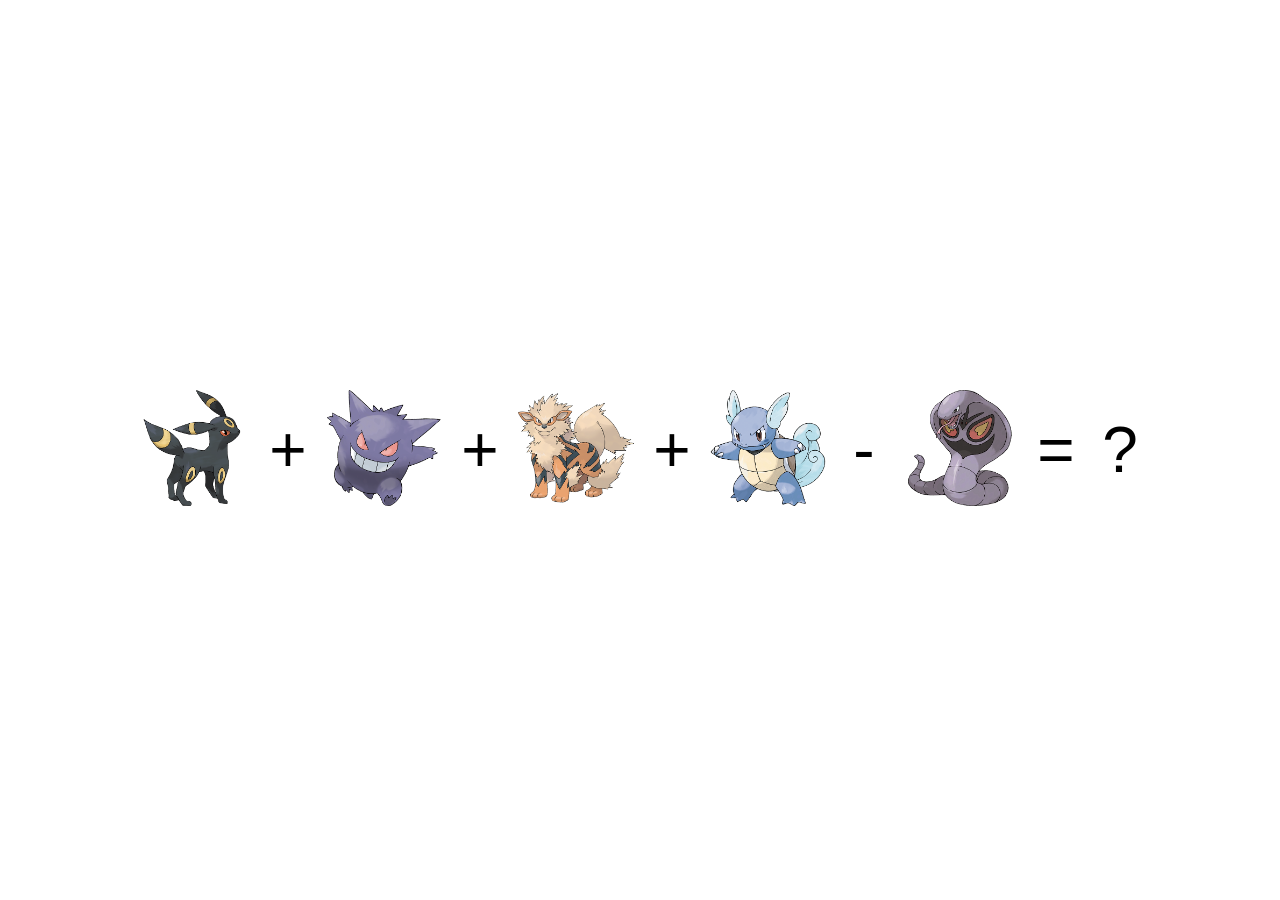
==== index.html @ cbfe6d81 "Add files via upload" ====
<!DOCTYPE html>
<html lang="it">

<head>
    <meta charset="UTF-8">
    <meta name="viewport" content="width=device-width, initial-scale=1.0">
    <title>Pokemon</title>
    <link rel="stylesheet" href="style.css">
</head>

<body>
        <main class="page">
            <section class="cards">
                <div class="card"><img src="197.png" width="100%" height="100%"></div>
                <div class="symbol">+</div>
                <div class="card"><img src="094.png" width="100%" height="100%"></div>
                <div class="symbol">+</div>
                <div class="card"><img src="059.png" width="100%" height="100%"></div>
                <div class="symbol">+</div>
                <div class="card"><img src="008.png" width="100%" height="100%"></div>
                <div class="symbol">-</div>
                <div class="card"><img src="024.png" width="100%" height="100%"></div>
                <div class="symbol">=</div>
                <div class="symbol">?</div>
            </section>
        </main>
</body>

</html>
---- style.css ----
html,
body {
    width: 100%;
    min-height: 100%;
    margin: 0;
}

.page {
    margin: 0;
    height: 100vh;
    display: flex;
    justify-content: center;
    align-items: center;
}

.cards {
    display: flex;
}

.card {
    width: 10vw;
    aspect-ratio: 1;
}

.symbol {
    font-family: Arial, Helvetica, sans-serif;
    font-size: 5vw;
    width: 5vw;
    display: flex;
    justify-content: center;
    align-items: center;

}
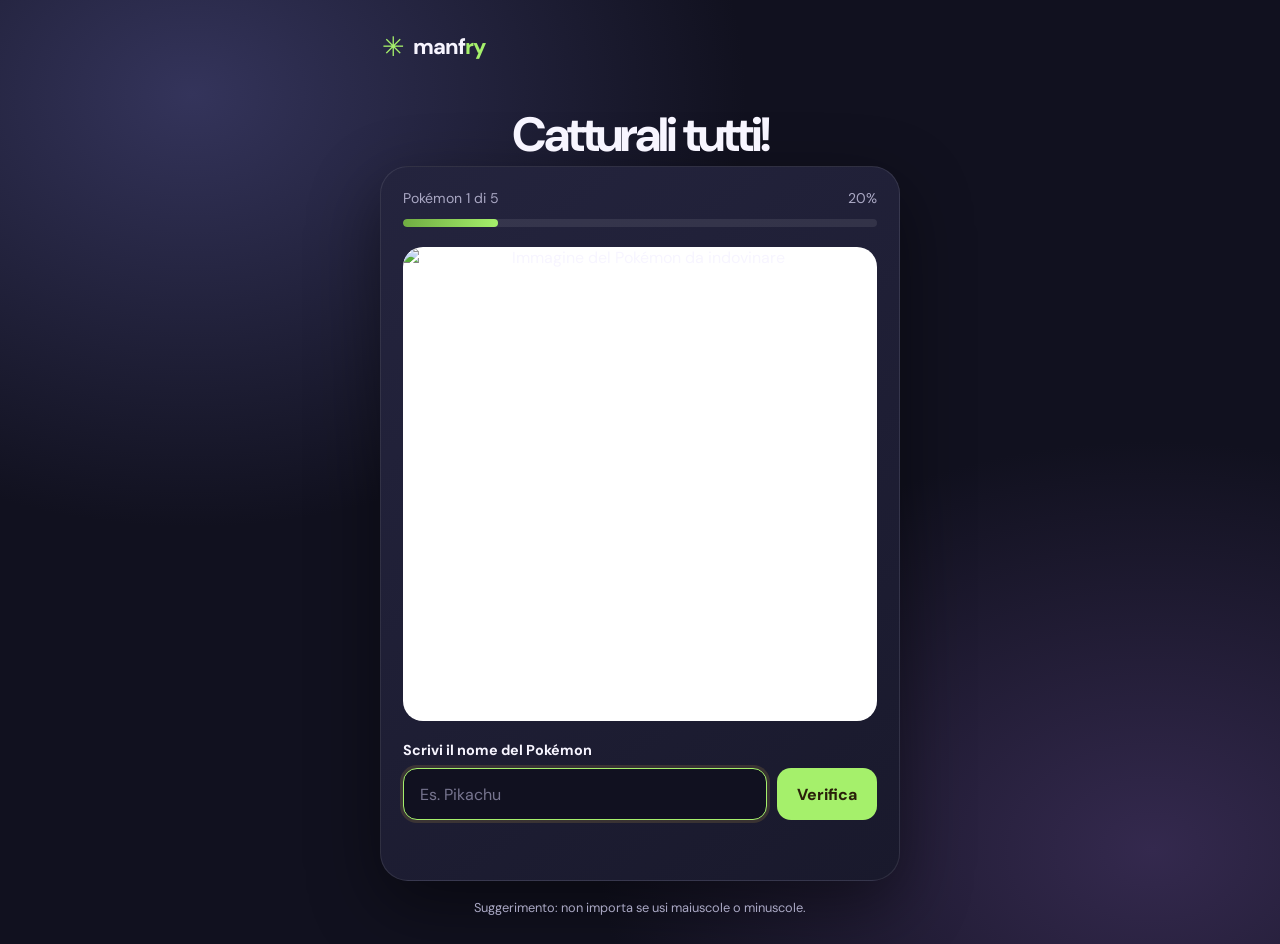
==== commit db985e07: "Add files via upload" ====
--- a/index.html
+++ b/index.html
@@ -1,29 +1,53 @@
-<!DOCTYPE html>
-<html lang="it">
-
-<head>
-    <meta charset="UTF-8">
-    <meta name="viewport" content="width=device-width, initial-scale=1.0">
-    <title>Pokemon</title>
-    <link rel="stylesheet" href="style.css">
-</head>
-
-<body>
-        <main class="page">
-            <section class="cards">
-                <div class="card"><img src="197.png" width="100%" height="100%"></div>
-                <div class="symbol">+</div>
-                <div class="card"><img src="094.png" width="100%" height="100%"></div>
-                <div class="symbol">+</div>
-                <div class="card"><img src="059.png" width="100%" height="100%"></div>
-                <div class="symbol">+</div>
-                <div class="card"><img src="008.png" width="100%" height="100%"></div>
-                <div class="symbol">-</div>
-                <div class="card"><img src="024.png" width="100%" height="100%"></div>
-                <div class="symbol">=</div>
-                <div class="symbol">?</div>
-            </section>
-        </main>
-</body>
-
+<!DOCTYPE html>
+<html lang="it">
+
+<head>
+  <meta charset="UTF-8">
+  <meta name="viewport" content="width=device-width, initial-scale=1">
+  <meta name="theme-color" content="#17172b">
+  <link rel="preconnect" href="https://fonts.googleapis.com">
+  <link rel="preconnect" href="https://fonts.gstatic.com" crossorigin>
+  <link href="https://fonts.googleapis.com/css2?family=DM+Sans:wght@400;500;600;700;800&display=swap" rel="stylesheet">
+  <title>PokéQuiz - Cattura i Pokémon</title>
+  <link rel="stylesheet" href="style.css">
+</head>
+
+<body>
+  <main class="app">
+    <header class="topbar">
+      <a class="brand" href="#" aria-label="Gioco del 15, pagina iniziale">
+        <span class="brand-mark">✳</span>
+        <span>manf<span class="brand-light">ry</span></span>
+      </a>
+    </header>
+    <h1>Catturali tutti!</h1>
+    <section class="card" aria-label="Quiz Pokémon">
+      <div class="progress-row">
+        <span id="counter">Pokémon 1 di 5</span>
+        <span id="percent">20%</span>
+      </div>
+      <div class="progress-track" role="progressbar" aria-label="Avanzamento" aria-valuemin="0" aria-valuemax="5"
+        aria-valuenow="1" id="progress">
+        <div class="progress-fill" id="progressFill"></div>
+      </div>
+
+      <div class="image-frame">
+        <img id="pokemonImage" src="images/197.png" alt="Immagine del Pokémon da indovinare">
+      </div>
+
+      <form id="answerForm">
+        <label for="pokemonName">Scrivi il nome del Pokémon</label>
+        <div class="answer-row">
+          <input id="pokemonName" name="pokemonName" type="text" placeholder="Es. Pikachu" autocomplete="off"
+            autocapitalize="none" spellcheck="false" required>
+          <button type="submit">Verifica</button>
+        </div>
+        <p id="feedback" class="feedback" role="status" aria-live="polite"></p>
+      </form>
+    </section>
+    <p class="hint">Suggerimento: non importa se usi maiuscole o minuscole.</p>
+  </main>
+  <script src="script.js"></script>
+</body>
+
 </html>
--- a/style.css
+++ b/style.css
@@ -1,33 +1,232 @@
-html,
-body {
-    width: 100%;
-    min-height: 100%;
-    margin: 0;
-}
-
-.page {
-    margin: 0;
-    height: 100vh;
-    display: flex;
-    justify-content: center;
-    align-items: center;
-}
-
-.cards {
-    display: flex;
-}
-
-.card {
-    width: 10vw;
-    aspect-ratio: 1;
-}
-
-.symbol {
-    font-family: Arial, Helvetica, sans-serif;
-    font-size: 5vw;
-    width: 5vw;
-    display: flex;
-    justify-content: center;
-    align-items: center;
-
-}+   :root {
+       color-scheme: dark;
+       --bg: #11111f;
+       --panel: #1c1c32;
+       --panel-light: #272744;
+       --text: #f7f5ff;
+       --muted: #aaa8c4;
+       --accent: #a5f06b;
+       --accent-dark: #70ac42;
+       --danger: #ff777e;
+       --success: #77e0ad;
+   }
+
+   * {
+       box-sizing: border-box;
+   }
+
+   body {
+       margin: 0;
+       min-height: 100vh;
+       display: grid;
+       place-items: center;
+       padding: 28px 16px;
+       font-family: 'DM Sans', Inter, ui-sans-serif, system-ui, -apple-system, "Segoe UI", sans-serif;
+       color: var(--text);
+       background:
+           radial-gradient(ellipse at 15% 10%, #34345b 0, transparent 36%),
+           radial-gradient(ellipse at 90% 90%, #34294e 0, transparent 34%),
+           var(--bg);
+   }
+
+   .topbar {
+       display: flex;
+       align-items: center;
+       justify-content: space-between;
+       padding: 4px 2px 42px;
+   }
+
+   .brand {
+       display: inline-flex;
+       align-items: center;
+       gap: 9px;
+       color: var(--text);
+       text-decoration: none;
+       font-size: 22px;
+       font-weight: 800;
+       letter-spacing: -1px;
+   }
+
+   .brand-mark {
+       color: var(--accent);
+       font-size: 27px;
+       line-height: 1;
+   }
+
+   .brand-light {
+       color: var(--accent);
+   }
+
+   .app {
+       width: min(100%, 520px);
+       text-align: center;
+   }
+
+   .eyebrow {
+       display: inline-flex;
+       align-items: center;
+       gap: 8px;
+       margin-bottom: 12px;
+       color: var(--accent);
+       font-size: .78rem;
+       font-weight: 800;
+       letter-spacing: .18em;
+       text-transform: uppercase;
+   }
+
+   h1 {
+       margin: 0;
+       font-size: clamp(2rem, 7vw, 3rem);
+       letter-spacing: -.055em;
+   }
+
+   .intro {
+       margin: 10px 0 24px;
+       color: var(--muted);
+   }
+
+   .card {
+       overflow: hidden;
+       padding: 22px;
+       border: 1px solid #ffffff18;
+       border-radius: 28px;
+       background: linear-gradient(145deg, #24243e, #19192c);
+       box-shadow: 0 24px 70px #0007;
+   }
+
+   .progress-row {
+       display: flex;
+       justify-content: space-between;
+       align-items: center;
+       margin-bottom: 12px;
+       color: var(--muted);
+       font-size: .88rem;
+   }
+
+   .progress-track {
+       height: 8px;
+       overflow: hidden;
+       border-radius: 20px;
+       background: #ffffff16;
+   }
+
+   .progress-fill {
+       width: 20%;
+       height: 100%;
+       border-radius: inherit;
+       background: linear-gradient(90deg, var(--accent-dark), var(--accent));
+       transition: width .25s ease;
+   }
+
+   .image-frame {
+       display: grid;
+       place-items: center;
+       width: 100%;
+       aspect-ratio: 1 / 1;
+       margin: 20px 0;
+       overflow: hidden;
+       border-radius: 20px;
+       background: #fff;
+   }
+
+   .image-frame img {
+       display: block;
+       width: 100%;
+       height: 100%;
+       object-fit: contain;
+   }
+
+   label {
+       display: block;
+       margin: 0 0 9px;
+       text-align: left;
+       font-size: .9rem;
+       font-weight: 700;
+   }
+
+   .answer-row {
+       display: flex;
+       gap: 10px;
+   }
+
+   input {
+       min-width: 0;
+       flex: 1;
+       height: 52px;
+       padding: 0 16px;
+       border: 1px solid #ffffff26;
+       border-radius: 14px;
+       outline: none;
+       background: #111120;
+       color: var(--text);
+       font: inherit;
+       font-size: 1rem;
+       transition: border-color .2s, box-shadow .2s;
+   }
+
+   input::placeholder {
+       color: #77758f;
+   }
+
+   input:focus {
+       border-color: var(--accent);
+       box-shadow: 0 0 0 3px #ffcb4522;
+   }
+
+   button {
+       min-height: 52px;
+       padding: 0 20px;
+       border: 0;
+       border-radius: 14px;
+       background: var(--accent);
+       color: #29200a;
+       font: inherit;
+       font-weight: 800;
+       cursor: pointer;
+       transition: transform .15s, background .15s;
+   }
+
+   button:hover {
+       background: var(--accent-dark);
+       transform: translateY(-1px);
+   }
+
+   button:active {
+       transform: translateY(0);
+   }
+
+   .feedback {
+       min-height: 25px;
+       margin: 13px 0 0;
+       font-size: .92rem;
+       font-weight: 700;
+   }
+
+   .feedback.error {
+       color: var(--danger);
+   }
+
+   .feedback.correct {
+       color: var(--success);
+   }
+
+   .hint {
+       margin: 18px 0 0;
+       color: var(--muted);
+       font-size: .8rem;
+   }
+
+   @media (max-width: 420px) {
+       .card {
+           padding: 16px;
+           border-radius: 22px;
+       }
+
+       .answer-row {
+           flex-direction: column;
+       }
+
+       button {
+           width: 100%;
+       }
+   }
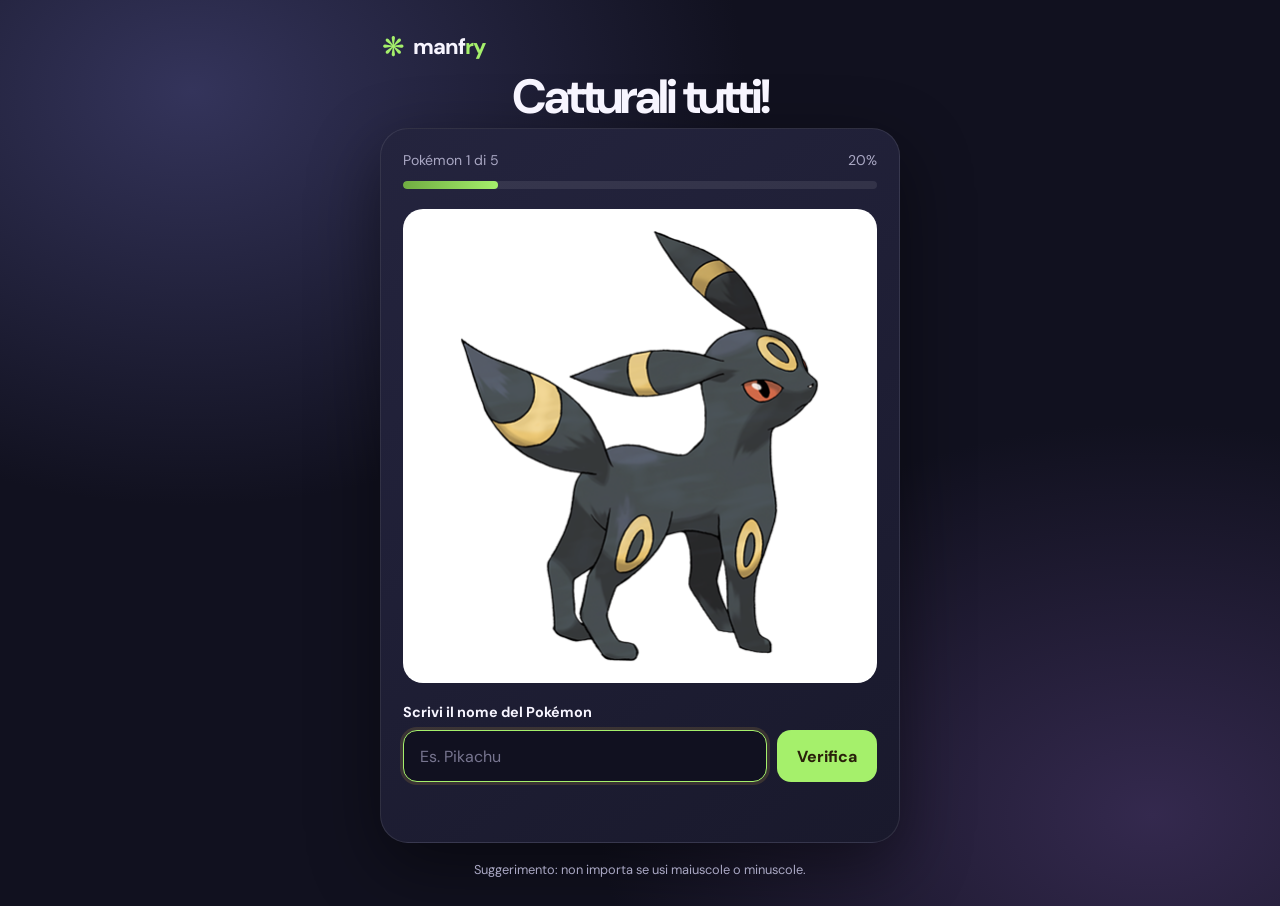
==== commit acca9ade: "Change brand mark symbol from ✳ to ❋" ====
--- a/index.html
+++ b/index.html
@@ -16,7 +16,7 @@
   <main class="app">
     <header class="topbar">
       <a class="brand" href="#" aria-label="Gioco del 15, pagina iniziale">
-        <span class="brand-mark">✳</span>
+        <span class="brand-mark">❋</span>
         <span>manf<span class="brand-light">ry</span></span>
       </a>
     </header>
@@ -50,4 +50,4 @@
   <script src="script.js"></script>
 </body>
 
-</html>+</html>
--- a/style.css
+++ b/style.css
@@ -33,7 +33,7 @@
        display: flex;
        align-items: center;
        justify-content: space-between;
-       padding: 4px 2px 42px;
+       padding: 4px 2px 4px;
    }
 
    .brand {
@@ -229,4 +229,4 @@
        button {
            width: 100%;
        }
-   }+   }
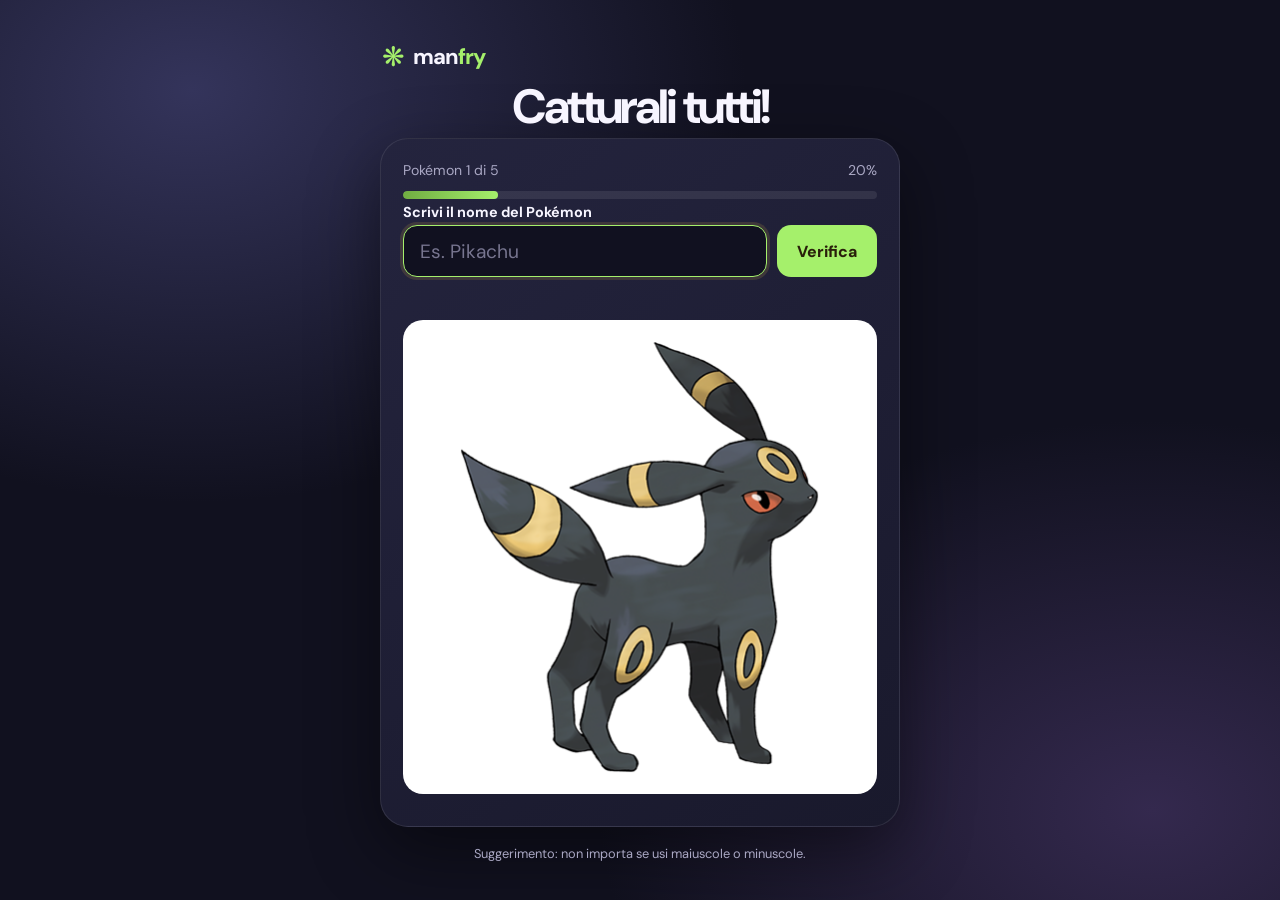
==== commit 6204fb59: "Add files via upload" ====
--- a/index.html
+++ b/index.html
@@ -17,7 +17,7 @@
     <header class="topbar">
       <a class="brand" href="#" aria-label="Gioco del 15, pagina iniziale">
         <span class="brand-mark">❋</span>
-        <span>manf<span class="brand-light">ry</span></span>
+        <span>man<span class="brand-light">fry</span></span>
       </a>
     </header>
     <h1>Catturali tutti!</h1>
@@ -30,11 +30,6 @@
         aria-valuenow="1" id="progress">
         <div class="progress-fill" id="progressFill"></div>
       </div>
-
-      <div class="image-frame">
-        <img id="pokemonImage" src="images/197.png" alt="Immagine del Pokémon da indovinare">
-      </div>
-
       <form id="answerForm">
         <label for="pokemonName">Scrivi il nome del Pokémon</label>
         <div class="answer-row">
@@ -44,10 +39,13 @@
         </div>
         <p id="feedback" class="feedback" role="status" aria-live="polite"></p>
       </form>
+      <div class="image-frame">
+        <img id="pokemonImage" src="images/197.png" alt="Immagine del Pokémon da indovinare">
+      </div>
     </section>
     <p class="hint">Suggerimento: non importa se usi maiuscole o minuscole.</p>
   </main>
   <script src="script.js"></script>
 </body>
 
-</html>
+</html>
--- a/style.css
+++ b/style.css
@@ -123,7 +123,7 @@
        place-items: center;
        width: 100%;
        aspect-ratio: 1 / 1;
-       margin: 20px 0;
+       margin: 10px 0;
        overflow: hidden;
        border-radius: 20px;
        background: #fff;
@@ -138,7 +138,7 @@
 
    label {
        display: block;
-       margin: 0 0 9px;
+       margin: 4px 0 4px;
        text-align: left;
        font-size: .9rem;
        font-weight: 700;
@@ -160,7 +160,7 @@
        background: #111120;
        color: var(--text);
        font: inherit;
-       font-size: 1rem;
+       font-size: 1.2rem;
        transition: border-color .2s, box-shadow .2s;
    }
 
@@ -197,7 +197,7 @@
 
    .feedback {
        min-height: 25px;
-       margin: 13px 0 0;
+       margin: 8px 0 0;
        font-size: .92rem;
        font-weight: 700;
    }
@@ -225,8 +225,10 @@
        .answer-row {
            flex-direction: column;
        }
-
+       #pokemonName{
+         min-height: 50px;
+       }
        button {
            width: 100%;
        }
-   }
+   }
